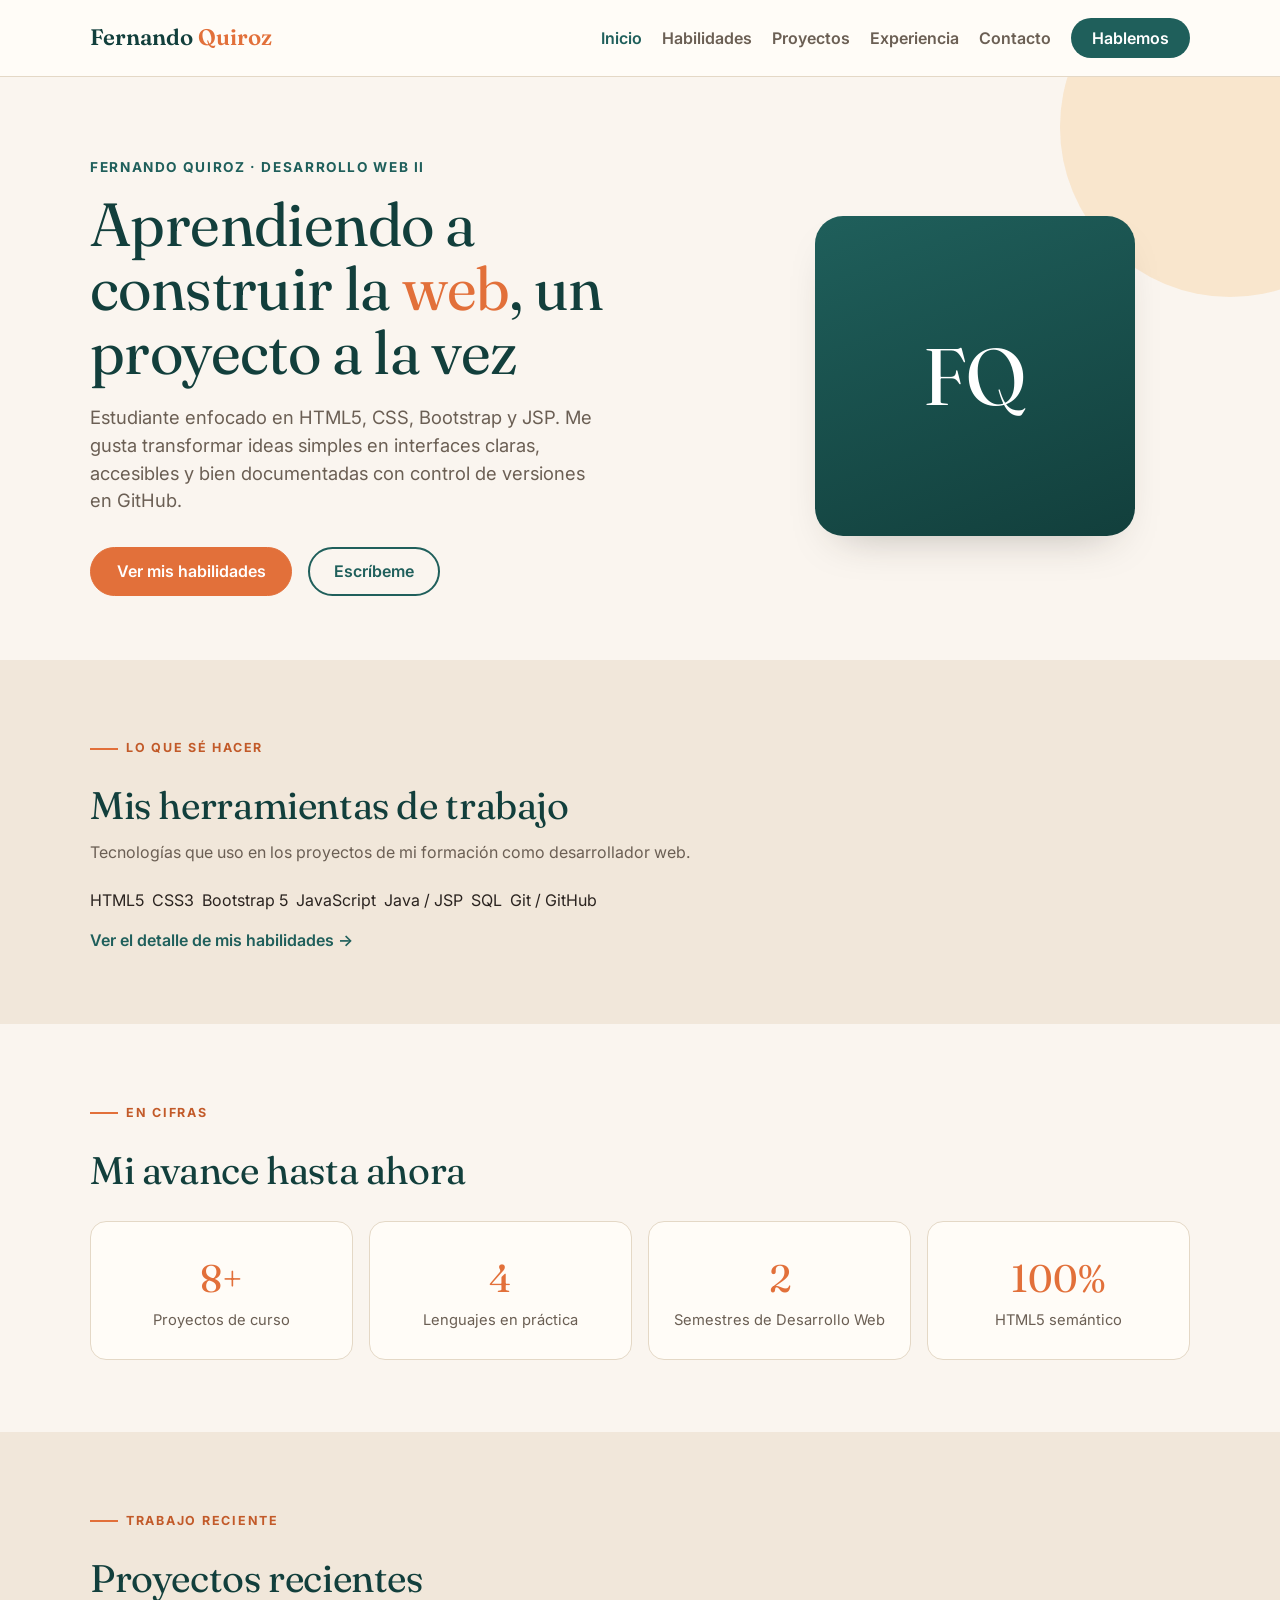
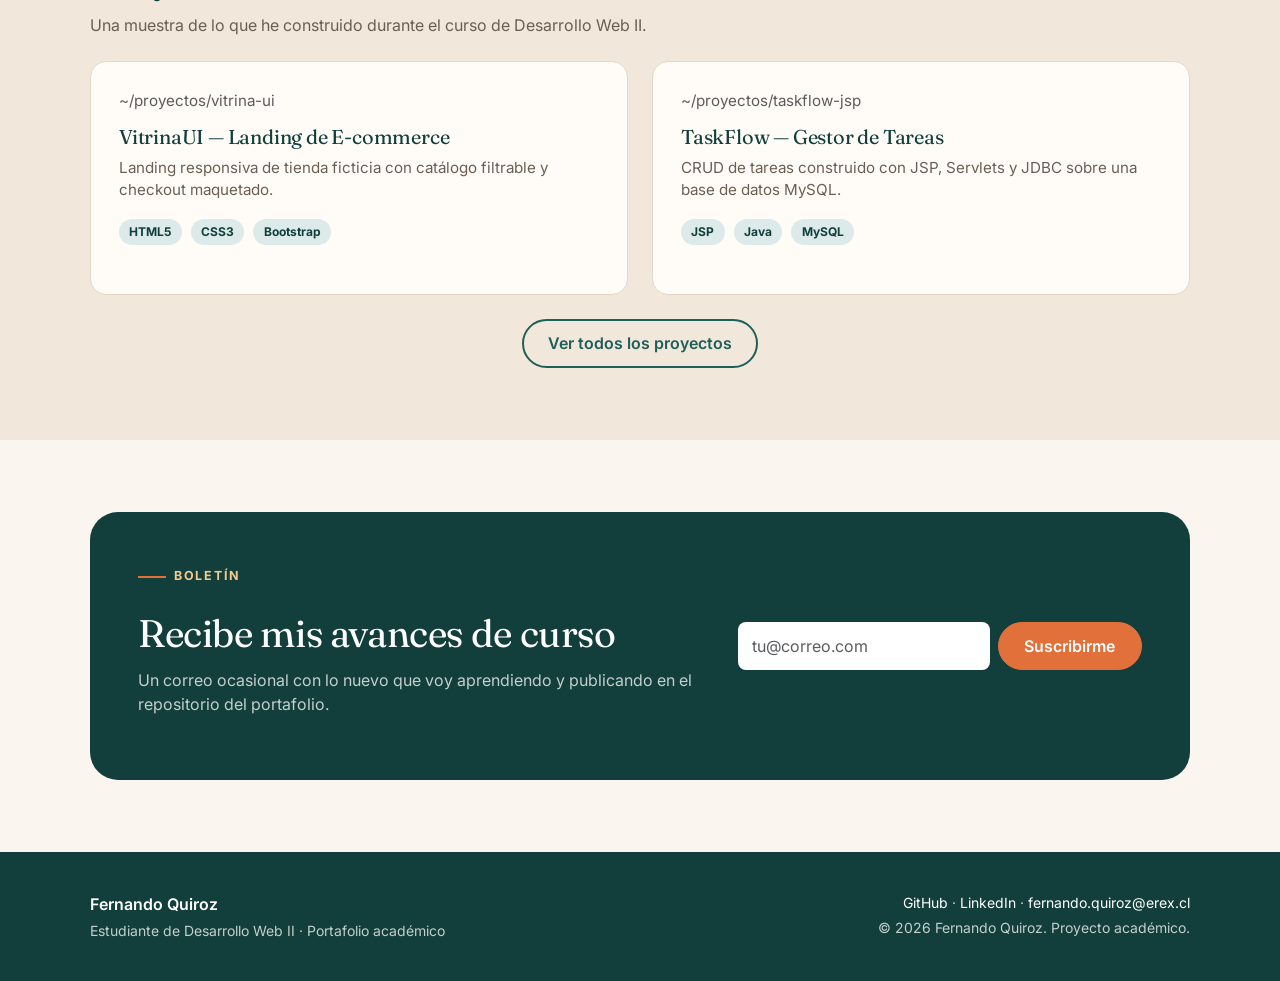
==== index.html @ 35de8bd1 "Estructura inicial del portafolio: HTML5, CSS reset, Bootstrap, JS dinamico, formularios y JSP+BD Co" ====
<!DOCTYPE html>
<html lang="es">
<head>
  <meta charset="UTF-8" />
  <meta name="viewport" content="width=device-width, initial-scale=1.0" />
  <title>Fernando Quiroz · Portafolio de Desarrollo Web II</title>
  <meta
    name="description"
    content="Portafolio personal de Fernando Quiroz, estudiante de Desarrollo Web II: proyectos, habilidades y experiencia en HTML5, CSS, Bootstrap y JSP."
  />

  <link rel="preconnect" href="https://fonts.googleapis.com" />
  <link rel="preconnect" href="https://fonts.gstatic.com" crossorigin />
  <link
    href="https://fonts.googleapis.com/css2?family=Fraunces:opsz,wght@9..144,500;9..144,600;9..144,700&family=Inter:wght@400;500;600;700&display=swap"
    rel="stylesheet"
  />

  <link
    href="https://cdn.jsdelivr.net/npm/bootstrap@5.3.3/dist/css/bootstrap.min.css"
    rel="stylesheet"
  />

  <link rel="stylesheet" href="css/reset.css" />
  <link rel="stylesheet" href="css/styles.css" />
</head>
<body>
  <!-- ============ NAVBAR ============ -->
  <header>
    <nav class="navbar navbar-expand-lg navbar-portfolio sticky-top py-3">
      <div class="container container-narrow">
        <a class="navbar-brand" href="index.html">Fernando <span>Quiroz</span></a>
        <button
          class="navbar-toggler"
          type="button"
          data-bs-toggle="collapse"
          data-bs-target="#navPrincipal"
          aria-controls="navPrincipal"
          aria-expanded="false"
          aria-label="Abrir menú de navegación"
        >
          <span class="navbar-toggler-icon"></span>
        </button>
        <div class="collapse navbar-collapse" id="navPrincipal">
          <ul class="navbar-nav ms-auto align-items-lg-center gap-lg-1">
            <li class="nav-item"><a class="nav-link" href="index.html">Inicio</a></li>
            <li class="nav-item"><a class="nav-link" href="habilidades.html">Habilidades</a></li>
            <li class="nav-item"><a class="nav-link" href="proyectos.html">Proyectos</a></li>
            <li class="nav-item"><a class="nav-link" href="experiencia.html">Experiencia</a></li>
            <li class="nav-item"><a class="nav-link" href="contacto.html">Contacto</a></li>
            <li class="nav-item ms-lg-2 mt-2 mt-lg-0">
              <a class="btn-nav-cta d-inline-block" href="contacto.html">Hablemos</a>
            </li>
          </ul>
        </div>
      </div>
    </nav>
  </header>

  <main>
    <!-- ============ HERO ============ -->
    <section class="hero">
      <div class="container container-narrow">
        <div class="row align-items-center g-5">
          <div class="col-lg-7 hero-content">
            <p class="hero-eyebrow">Fernando Quiroz · Desarrollo Web II</p>
            <h1>Aprendiendo a construir la <em>web</em>, un proyecto a la vez</h1>
            <p class="hero-lead">
              Estudiante enfocado en HTML5, CSS, Bootstrap y JSP. Me gusta transformar ideas
              simples en interfaces claras, accesibles y bien documentadas con control de
              versiones en GitHub.
            </p>
            <div class="d-flex flex-wrap gap-3">
              <a href="habilidades.html" class="btn btn-brand">Ver mis habilidades</a>
              <a href="contacto.html" class="btn btn-outline-brand">Escríbeme</a>
            </div>
          </div>
          <div class="col-lg-5">
            <div class="avatar-badge" aria-hidden="true">FQ</div>
          </div>
        </div>
      </div>
    </section>

    <!-- ============ HABILIDADES DESTACADAS ============ -->
    <section class="section section-alt">
      <div class="container container-narrow">
        <p class="kicker">Lo que sé hacer</p>
        <h2 class="section-title">Mis herramientas de trabajo</h2>
        <p class="section-lead mb-4">
          Tecnologías que uso en los proyectos de mi formación como desarrollador web.
        </p>
        <div class="d-flex flex-wrap gap-2 mb-3">
          <span class="project-tag">HTML5</span>
          <span class="project-tag">CSS3</span>
          <span class="project-tag">Bootstrap 5</span>
          <span class="project-tag">JavaScript</span>
          <span class="project-tag">Java / JSP</span>
          <span class="project-tag">SQL</span>
          <span class="project-tag">Git / GitHub</span>
        </div>
        <a href="habilidades.html" class="fw-semibold" style="color: var(--color-primary);">
          Ver el detalle de mis habilidades →
        </a>
      </div>
    </section>

    <!-- ============ EN CIFRAS ============ -->
    <section class="section">
      <div class="container container-narrow">
        <p class="kicker">En cifras</p>
        <h2 class="section-title">Mi avance hasta ahora</h2>
        <div class="row g-3 mt-2">
          <div class="col-6 col-lg-3">
            <div class="stat-card">
              <span class="stat-number">8+</span>
              <span class="stat-label">Proyectos de curso</span>
            </div>
          </div>
          <div class="col-6 col-lg-3">
            <div class="stat-card">
              <span class="stat-number">4</span>
              <span class="stat-label">Lenguajes en práctica</span>
            </div>
          </div>
          <div class="col-6 col-lg-3">
            <div class="stat-card">
              <span class="stat-number">2</span>
              <span class="stat-label">Semestres de Desarrollo Web</span>
            </div>
          </div>
          <div class="col-6 col-lg-3">
            <div class="stat-card">
              <span class="stat-number">100%</span>
              <span class="stat-label">HTML5 semántico</span>
            </div>
          </div>
        </div>
      </div>
    </section>

    <!-- ============ PROYECTOS RECIENTES ============ -->
    <section class="section section-alt">
      <div class="container container-narrow">
        <p class="kicker">Trabajo reciente</p>
        <h2 class="section-title">Proyectos recientes</h2>
        <p class="section-lead mb-4">
          Una muestra de lo que he construido durante el curso de Desarrollo Web II.
        </p>
        <div class="row g-4" id="listaProyectosInicio">
          <div class="col-md-6">
            <article class="project-card">
              <p class="text-muted small mb-1">~/proyectos/vitrina-ui</p>
              <h3>VitrinaUI — Landing de E-commerce</h3>
              <p>Landing responsiva de tienda ficticia con catálogo filtrable y checkout maquetado.</p>
              <div class="mb-3">
                <span class="project-tag">HTML5</span>
                <span class="project-tag">CSS3</span>
                <span class="project-tag">Bootstrap</span>
              </div>
            </article>
          </div>
          <div class="col-md-6">
            <article class="project-card">
              <p class="text-muted small mb-1">~/proyectos/taskflow-jsp</p>
              <h3>TaskFlow — Gestor de Tareas</h3>
              <p>CRUD de tareas construido con JSP, Servlets y JDBC sobre una base de datos MySQL.</p>
              <div class="mb-3">
                <span class="project-tag">JSP</span>
                <span class="project-tag">Java</span>
                <span class="project-tag">MySQL</span>
              </div>
            </article>
          </div>
        </div>
        <div class="text-center mt-4">
          <a href="proyectos.html" class="btn btn-outline-brand">Ver todos los proyectos</a>
        </div>
      </div>
    </section>

    <!-- ============ NEWSLETTER ============ -->
    <section class="section">
      <div class="container container-narrow">
        <div class="newsletter-band">
          <div class="row align-items-center g-4">
            <div class="col-lg-7">
              <p class="kicker" style="color: var(--color-accent-light);">Boletín</p>
              <h2 class="section-title text-white">Recibe mis avances de curso</h2>
              <p class="section-lead">
                Un correo ocasional con lo nuevo que voy aprendiendo y publicando en el
                repositorio del portafolio.
              </p>
            </div>
            <div class="col-lg-5">
              <form
                class="necesita-validacion"
                data-envio-simulado
                data-mensaje-exito="¡Listo! Revisa tu correo para confirmar la suscripción."
                novalidate
              >
                <label for="correoNewsletterInicio" class="visually-hidden">Correo electrónico</label>
                <div class="d-flex flex-column flex-sm-row gap-2">
                  <input
                    type="email"
                    class="form-control"
                    id="correoNewsletterInicio"
                    name="correo"
                    placeholder="tu@correo.com"
                    required
                  />
                  <button type="submit" class="btn btn-brand text-nowrap">Suscribirme</button>
                </div>
                <div class="invalid-feedback">Ingresa un correo electrónico válido.</div>
                <p class="alerta-envio d-none small mt-2 mb-0" style="color: var(--color-accent-light);" role="status"></p>
              </form>
            </div>
          </div>
        </div>
      </div>
    </section>
  </main>

  <!-- ============ FOOTER ============ -->
  <footer class="site-footer">
    <div class="container container-narrow">
      <div class="row g-4">
        <div class="col-md-6">
          <p class="fw-semibold text-white mb-1">Fernando Quiroz</p>
          <p class="small mb-0">Estudiante de Desarrollo Web II · Portafolio académico</p>
        </div>
        <div class="col-md-6 text-md-end">
          <p class="small mb-1">
            <a href="https://github.com/" target="_blank" rel="noopener noreferrer">GitHub</a>
            ·
            <a href="https://www.linkedin.com/" target="_blank" rel="noopener noreferrer">LinkedIn</a>
            ·
            <a href="mailto:fernando.quiroz@erex.cl">fernando.quiroz@erex.cl</a>
          </p>
          <p class="small mb-0">&copy; 2026 Fernando Quiroz. Proyecto académico.</p>
        </div>
      </div>
    </div>
  </footer>

  <script
    src="https://cdn.jsdelivr.net/npm/bootstrap@5.3.3/dist/js/bootstrap.bundle.min.js"
  ></script>
  <script src="js/data.js"></script>
  <script src="js/main.js"></script>
</body>
</html>
---- css/styles.css ----
/* =========================================================
   Mi Portafolio · Fernando Quiroz
   Hoja de estilos propia (complementa a Bootstrap 5)
   ========================================================= */

:root {
  /* Paleta */
  --color-bg: #faf5ef;
  --color-bg-alt: #f1e7da;
  --color-surface: #fffcf7;
  --color-text: #2b2420;
  --color-text-muted: #6b5f54;
  --color-primary: #1f5f5b;
  --color-primary-dark: #123f3c;
  --color-primary-light: #dcebe9;
  --color-accent: #e2703a;
  --color-accent-dark: #c25a29;
  --color-accent-light: #f6c98d;
  --color-border: #e4d8c6;

  /* Tipografía */
  --font-display: "Fraunces", "Georgia", serif;
  --font-body: "Inter", "Segoe UI", sans-serif;

  /* Layout */
  --radius-sm: 8px;
  --radius-md: 16px;
  --radius-lg: 28px;
  --shadow-soft: 0 20px 45px -25px rgba(43, 36, 32, 0.35);
  --container-max: 1140px;
}

body {
  background-color: var(--color-bg);
  color: var(--color-text);
  font-family: var(--font-body);
  font-size: 1rem;
}

h1, h2, h3, h4 {
  font-family: var(--font-display);
  letter-spacing: -0.01em;
}

a {
  transition: color 0.2s ease;
}

.container-narrow {
  max-width: var(--container-max);
  margin-inline: auto;
  padding-inline: 1.25rem;
}

/* =========================================================
   Etiqueta "kicker" — reemplaza los rótulos tipo terminal
   ========================================================= */
.kicker {
  display: inline-flex;
  align-items: center;
  gap: 0.5rem;
  font-family: var(--font-body);
  font-size: 0.78rem;
  font-weight: 700;
  letter-spacing: 0.14em;
  text-transform: uppercase;
  color: var(--color-accent-dark);
}

.kicker::before {
  content: "";
  width: 1.75rem;
  height: 2px;
  background: var(--color-accent);
  display: inline-block;
}

/* =========================================================
   Navbar
   ========================================================= */
.navbar-portfolio {
  background-color: var(--color-surface);
  border-bottom: 1px solid var(--color-border);
}

.navbar-portfolio .navbar-brand {
  font-family: var(--font-display);
  font-size: 1.4rem;
  font-weight: 600;
  color: var(--color-primary-dark);
}

.navbar-portfolio .navbar-brand span {
  color: var(--color-accent);
}

.navbar-portfolio .nav-link {
  font-weight: 600;
  color: var(--color-text-muted);
  padding-inline: 0.9rem;
}

.navbar-portfolio .nav-link.active,
.navbar-portfolio .nav-link:hover {
  color: var(--color-primary);
}

.navbar-portfolio .btn-nav-cta {
  background: var(--color-primary);
  color: #fff;
  border-radius: 999px;
  padding: 0.5rem 1.3rem;
  font-weight: 600;
}

.navbar-portfolio .btn-nav-cta:hover {
  background: var(--color-primary-dark);
  color: #fff;
}

/* =========================================================
   Botones
   ========================================================= */
.btn-brand {
  background-color: var(--color-accent);
  border-color: var(--color-accent);
  color: #fff;
  font-weight: 600;
  border-radius: 999px;
  padding: 0.7rem 1.6rem;
}

.btn-brand:hover {
  background-color: var(--color-accent-dark);
  border-color: var(--color-accent-dark);
  color: #fff;
}

.btn-outline-brand {
  border: 2px solid var(--color-primary);
  color: var(--color-primary);
  font-weight: 600;
  border-radius: 999px;
  padding: 0.65rem 1.5rem;
  background: transparent;
}

.btn-outline-brand:hover {
  background-color: var(--color-primary);
  color: #fff;
}

/* =========================================================
   Hero (Inicio)
   ========================================================= */
.hero {
  padding-block: 5rem 4rem;
  position: relative;
  overflow: hidden;
}

.hero::before {
  content: "";
  position: absolute;
  top: -120px;
  right: -120px;
  width: 340px;
  height: 340px;
  background: var(--color-accent-light);
  opacity: 0.35;
  border-radius: 50%;
  z-index: 0;
}

.hero-content {
  position: relative;
  z-index: 1;
}

.hero-eyebrow {
  color: var(--color-primary);
  font-weight: 700;
  letter-spacing: 0.12em;
  text-transform: uppercase;
  font-size: 0.85rem;
}

.hero h1 {
  font-size: clamp(2.4rem, 5vw, 3.8rem);
  line-height: 1.05;
  margin-block: 0.75rem 1.25rem;
  color: var(--color-primary-dark);
}

.hero h1 em {
  font-style: normal;
  color: var(--color-accent);
}

.hero-lead {
  font-size: 1.15rem;
  color: var(--color-text-muted);
  max-width: 42ch;
  margin-bottom: 2rem;
}

.avatar-badge {
  width: min(320px, 80%);
  aspect-ratio: 1;
  margin-inline: auto;
  border-radius: var(--radius-lg);
  background: linear-gradient(160deg, var(--color-primary) 0%, var(--color-primary-dark) 100%);
  display: flex;
  align-items: center;
  justify-content: center;
  color: #fff;
  font-family: var(--font-display);
  font-size: 5rem;
  box-shadow: var(--shadow-soft);
  position: relative;
  z-index: 1;
}

/* =========================================================
   Secciones genéricas
   ========================================================= */
.section {
  padding-block: 4.5rem;
}

.section-alt {
  background-color: var(--color-bg-alt);
}

.section-title {
  font-size: clamp(1.9rem, 3vw, 2.6rem);
  color: var(--color-primary-dark);
  margin-block: 0.5rem 0.75rem;
}

.section-lead {
  color: var(--color-text-muted);
  max-width: 60ch;
}

/* =========================================================
   Estadísticas
   ========================================================= */
.stat-card {
  background: var(--color-surface);
  border: 1px solid var(--color-border);
  border-radius: var(--radius-md);
  padding: 1.75rem 1.25rem;
  text-align: center;
  height: 100%;
}

.stat-number {
  font-family: var(--font-display);
  font-size: 2.4rem;
  color: var(--color-accent);
  display: block;
}

.stat-label {
  color: var(--color-text-muted);
  font-size: 0.92rem;
  margin-top: 0.35rem;
}

/* =========================================================
   Tarjetas de proyecto
   ========================================================= */
.project-card {
  background: var(--color-surface);
  border: 1px solid var(--color-border);
  border-radius: var(--radius-md);
  padding: 1.75rem;
  height: 100%;
  transition: transform 0.25s ease, box-shadow 0.25s ease;
}

.project-card:hover {
  transform: translateY(-6px);
  box-shadow: var(--shadow-soft);
}

.project-card .project-tag {
  display: inline-block;
  background: var(--color-primary-light);
  color: var(--color-primary-dark);
  font-size: 0.75rem;
  font-weight: 700;
  padding: 0.25rem 0.65rem;
  border-radius: 999px;
  margin: 0 0.3rem 0.3rem 0;
}

.project-card h3 {
  font-size: 1.25rem;
  margin-block: 0.75rem 0.5rem;
  color: var(--color-primary-dark);
}

.project-card p {
  color: var(--color-text-muted);
  font-size: 0.95rem;
}

.filter-pill {
  border: 1px solid var(--color-border);
  background: var(--color-surface);
  color: var(--color-text-muted);
  border-radius: 999px;
  padding: 0.45rem 1.1rem;
  font-weight: 600;
  font-size: 0.9rem;
}

.filter-pill.active,
.filter-pill:hover {
  background: var(--color-primary);
  border-color: var(--color-primary);
  color: #fff;
}

/* =========================================================
   Habilidades
   ========================================================= */
.skill-row {
  margin-bottom: 1.5rem;
}

.skill-row .skill-head {
  display: flex;
  justify-content: space-between;
  font-weight: 600;
  margin-bottom: 0.4rem;
}

.skill-row .skill-percent {
  color: var(--color-accent-dark);
}

.skill-track {
  height: 10px;
  border-radius: 999px;
  background: var(--color-bg-alt);
  overflow: hidden;
}

.skill-fill {
  height: 100%;
  border-radius: 999px;
  background: linear-gradient(90deg, var(--color-primary) 0%, var(--color-accent) 100%);
  width: 0;
  transition: width 1.1s ease;
}

.skill-card {
  background: var(--color-surface);
  border: 1px solid var(--color-border);
  border-radius: var(--radius-md);
  padding: 2rem;
  height: 100%;
}

/* =========================================================
   Experiencia — línea de tiempo
   ========================================================= */
.timeline {
  position: relative;
  padding-left: 2.25rem;
  border-left: 3px solid var(--color-border);
}

.timeline-item {
  position: relative;
  padding-bottom: 2.75rem;
}

.timeline-item:last-child {
  padding-bottom: 0;
}

.timeline-item::before {
  content: "";
  position: absolute;
  left: -2.47rem;
  top: 0.3rem;
  width: 16px;
  height: 16px;
  border-radius: 50%;
  background: var(--color-accent);
  border: 3px solid var(--color-bg);
  box-shadow: 0 0 0 2px var(--color-accent);
}

.timeline-period {
  font-weight: 700;
  color: var(--color-primary);
  font-size: 0.85rem;
  text-transform: uppercase;
  letter-spacing: 0.08em;
}

.timeline-item h3 {
  font-size: 1.3rem;
  margin-block: 0.3rem 0.1rem;
  color: var(--color-primary-dark);
}

.timeline-org {
  font-weight: 600;
  color: var(--color-accent-dark);
  margin-bottom: 0.4rem;
  display: block;
}

.timeline-item p {
  color: var(--color-text-muted);
}

/* =========================================================
   Formularios
   ========================================================= */
.form-card {
  background: var(--color-surface);
  border: 1px solid var(--color-border);
  border-radius: var(--radius-md);
  padding: 2rem;
}

.form-label {
  font-weight: 600;
  color: var(--color-text);
}

.form-control,
.form-select {
  border: 1px solid var(--color-border);
  border-radius: var(--radius-sm);
  padding: 0.65rem 0.9rem;
  background-color: #fff;
}

.form-control:focus,
.form-select:focus {
  border-color: var(--color-primary);
  box-shadow: 0 0 0 0.2rem rgba(31, 95, 91, 0.15);
}

.form-text {
  color: var(--color-text-muted);
}

/* =========================================================
   Newsletter
   ========================================================= */
.newsletter-band {
  background: var(--color-primary-dark);
  color: #fff;
  border-radius: var(--radius-lg);
  padding: 3rem;
}

.newsletter-band .section-lead {
  color: rgba(255, 255, 255, 0.75);
}

.newsletter-band .form-control {
  border: none;
}

/* =========================================================
   Footer
   ========================================================= */
.site-footer {
  background: var(--color-primary-dark);
  color: rgba(255, 255, 255, 0.75);
  padding-block: 2.5rem;
}

.site-footer a {
  color: #fff;
}

.site-footer a:hover {
  color: var(--color-accent-light);
}

/* =========================================================
   Responsivo
   ========================================================= */
@media (max-width: 991.98px) {
  .hero {
    text-align: center;
    padding-block: 3.5rem 2.5rem;
  }

  .hero-lead {
    margin-inline: auto;
  }

  .avatar-badge {
    margin-top: 2.5rem;
  }

  .timeline {
    padding-left: 1.75rem;
  }

  .timeline-item::before {
    left: -1.97rem;
  }
}

@media (max-width: 575.98px) {
  .section {
    padding-block: 3rem;
  }

  .form-card,
  .newsletter-band {
    padding: 1.5rem;
  }
}
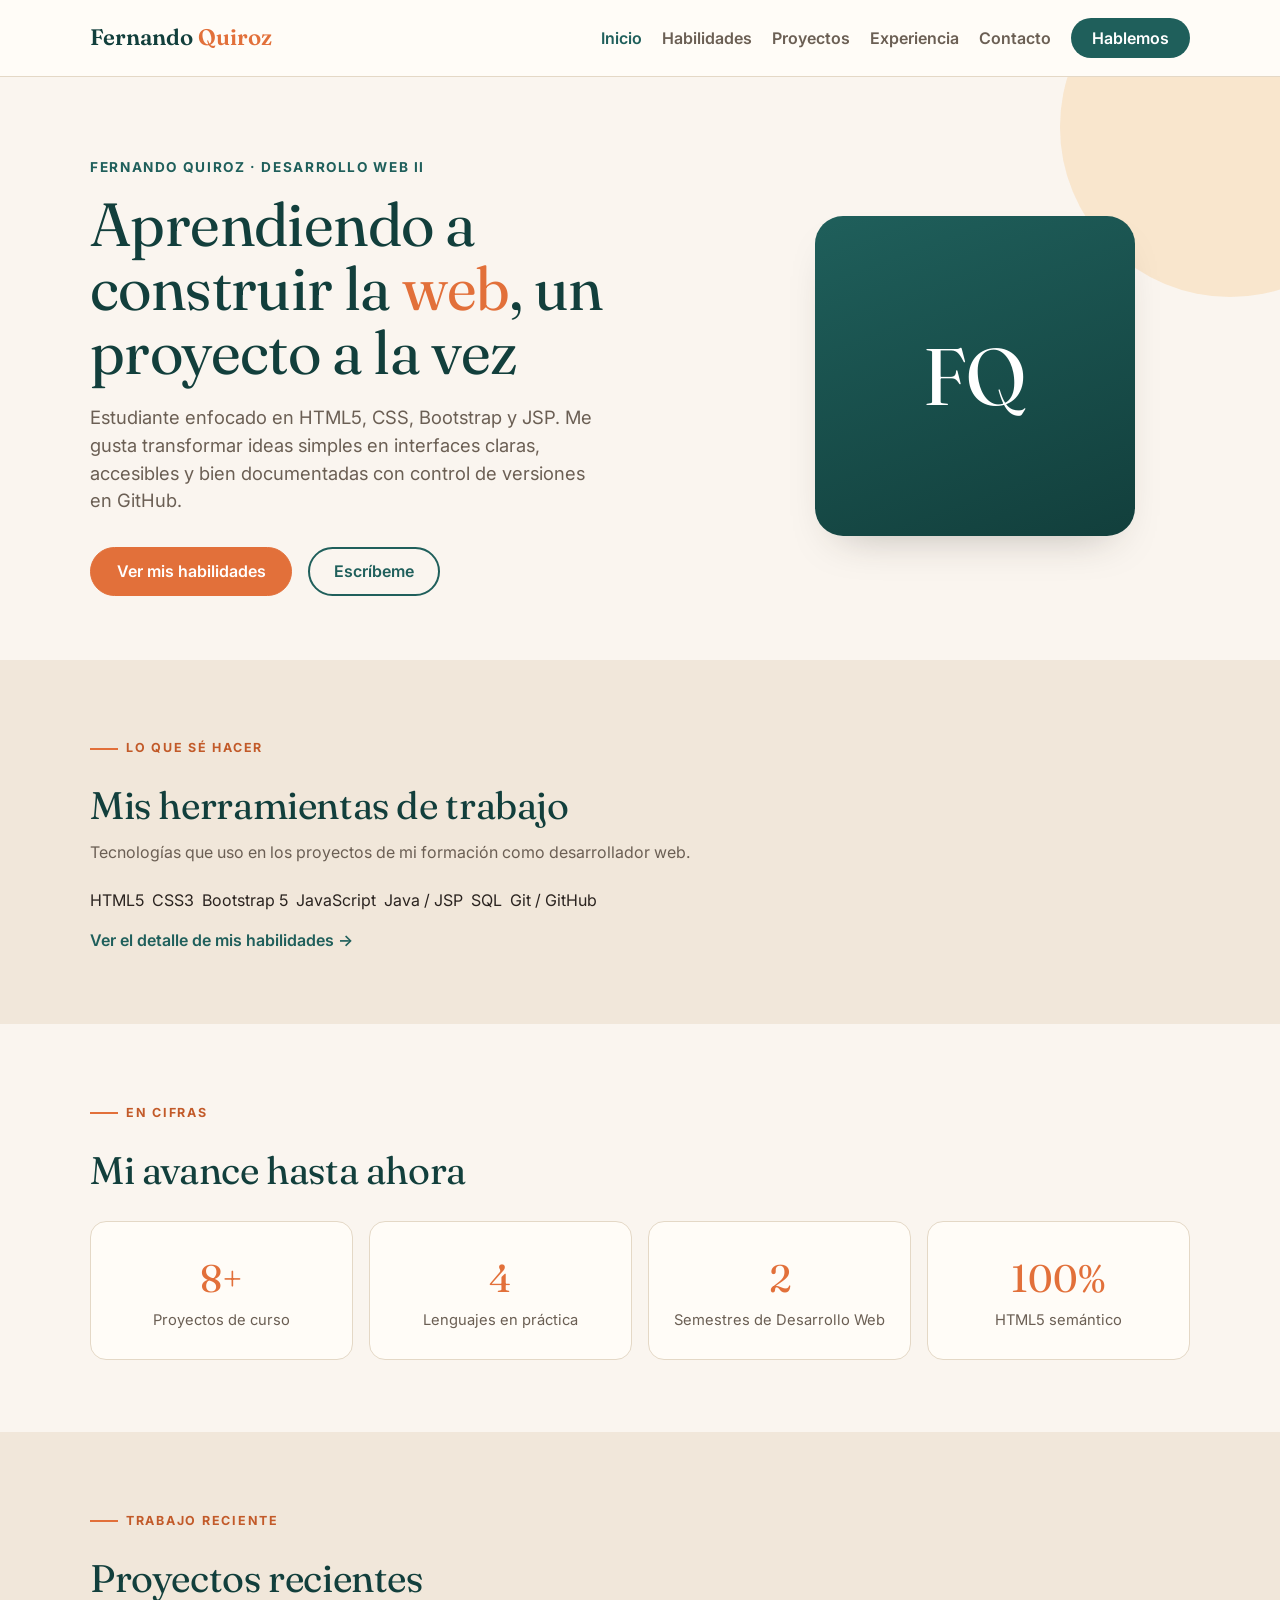
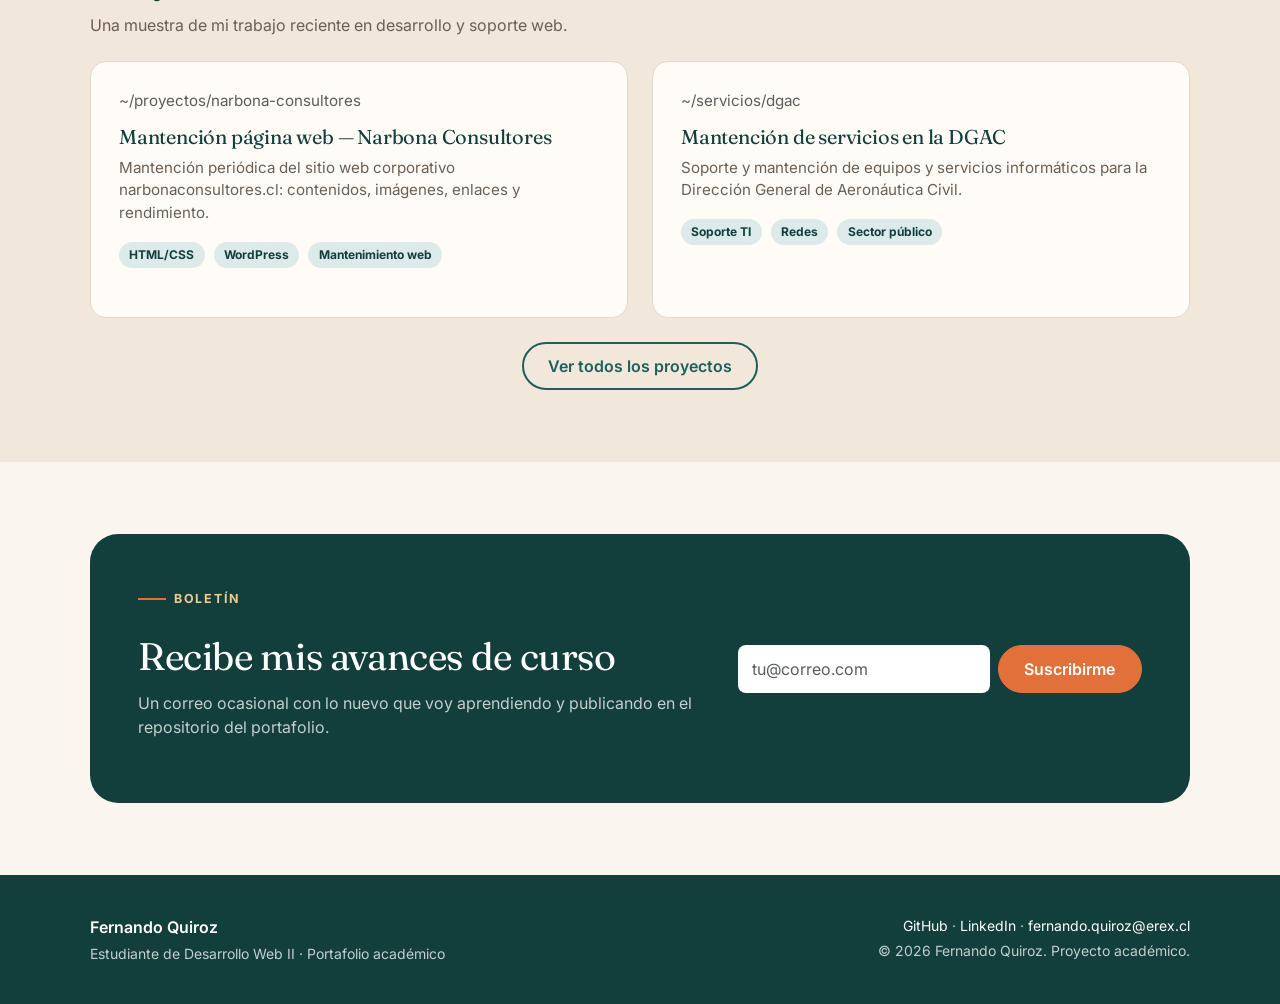
==== commit 9a1bbee2: "Reemplaza los proyectos de ejemplo por trabajo real: mantencion web Narbona Consultores, servicio te" ====
--- a/index.html
+++ b/index.html
@@ -145,30 +145,30 @@
         <p class="kicker">Trabajo reciente</p>
         <h2 class="section-title">Proyectos recientes</h2>
         <p class="section-lead mb-4">
-          Una muestra de lo que he construido durante el curso de Desarrollo Web II.
+          Una muestra de mi trabajo reciente en desarrollo y soporte web.
         </p>
         <div class="row g-4" id="listaProyectosInicio">
           <div class="col-md-6">
             <article class="project-card">
-              <p class="text-muted small mb-1">~/proyectos/vitrina-ui</p>
-              <h3>VitrinaUI — Landing de E-commerce</h3>
-              <p>Landing responsiva de tienda ficticia con catálogo filtrable y checkout maquetado.</p>
+              <p class="text-muted small mb-1">~/proyectos/narbona-consultores</p>
+              <h3>Mantención página web — Narbona Consultores</h3>
+              <p>Mantención periódica del sitio web corporativo narbonaconsultores.cl: contenidos, imágenes, enlaces y rendimiento.</p>
               <div class="mb-3">
-                <span class="project-tag">HTML5</span>
-                <span class="project-tag">CSS3</span>
-                <span class="project-tag">Bootstrap</span>
+                <span class="project-tag">HTML/CSS</span>
+                <span class="project-tag">WordPress</span>
+                <span class="project-tag">Mantenimiento web</span>
               </div>
             </article>
           </div>
           <div class="col-md-6">
             <article class="project-card">
-              <p class="text-muted small mb-1">~/proyectos/taskflow-jsp</p>
-              <h3>TaskFlow — Gestor de Tareas</h3>
-              <p>CRUD de tareas construido con JSP, Servlets y JDBC sobre una base de datos MySQL.</p>
+              <p class="text-muted small mb-1">~/servicios/dgac</p>
+              <h3>Mantención de servicios en la DGAC</h3>
+              <p>Soporte y mantención de equipos y servicios informáticos para la Dirección General de Aeronáutica Civil.</p>
               <div class="mb-3">
-                <span class="project-tag">JSP</span>
-                <span class="project-tag">Java</span>
-                <span class="project-tag">MySQL</span>
+                <span class="project-tag">Soporte TI</span>
+                <span class="project-tag">Redes</span>
+                <span class="project-tag">Sector público</span>
               </div>
             </article>
           </div>
